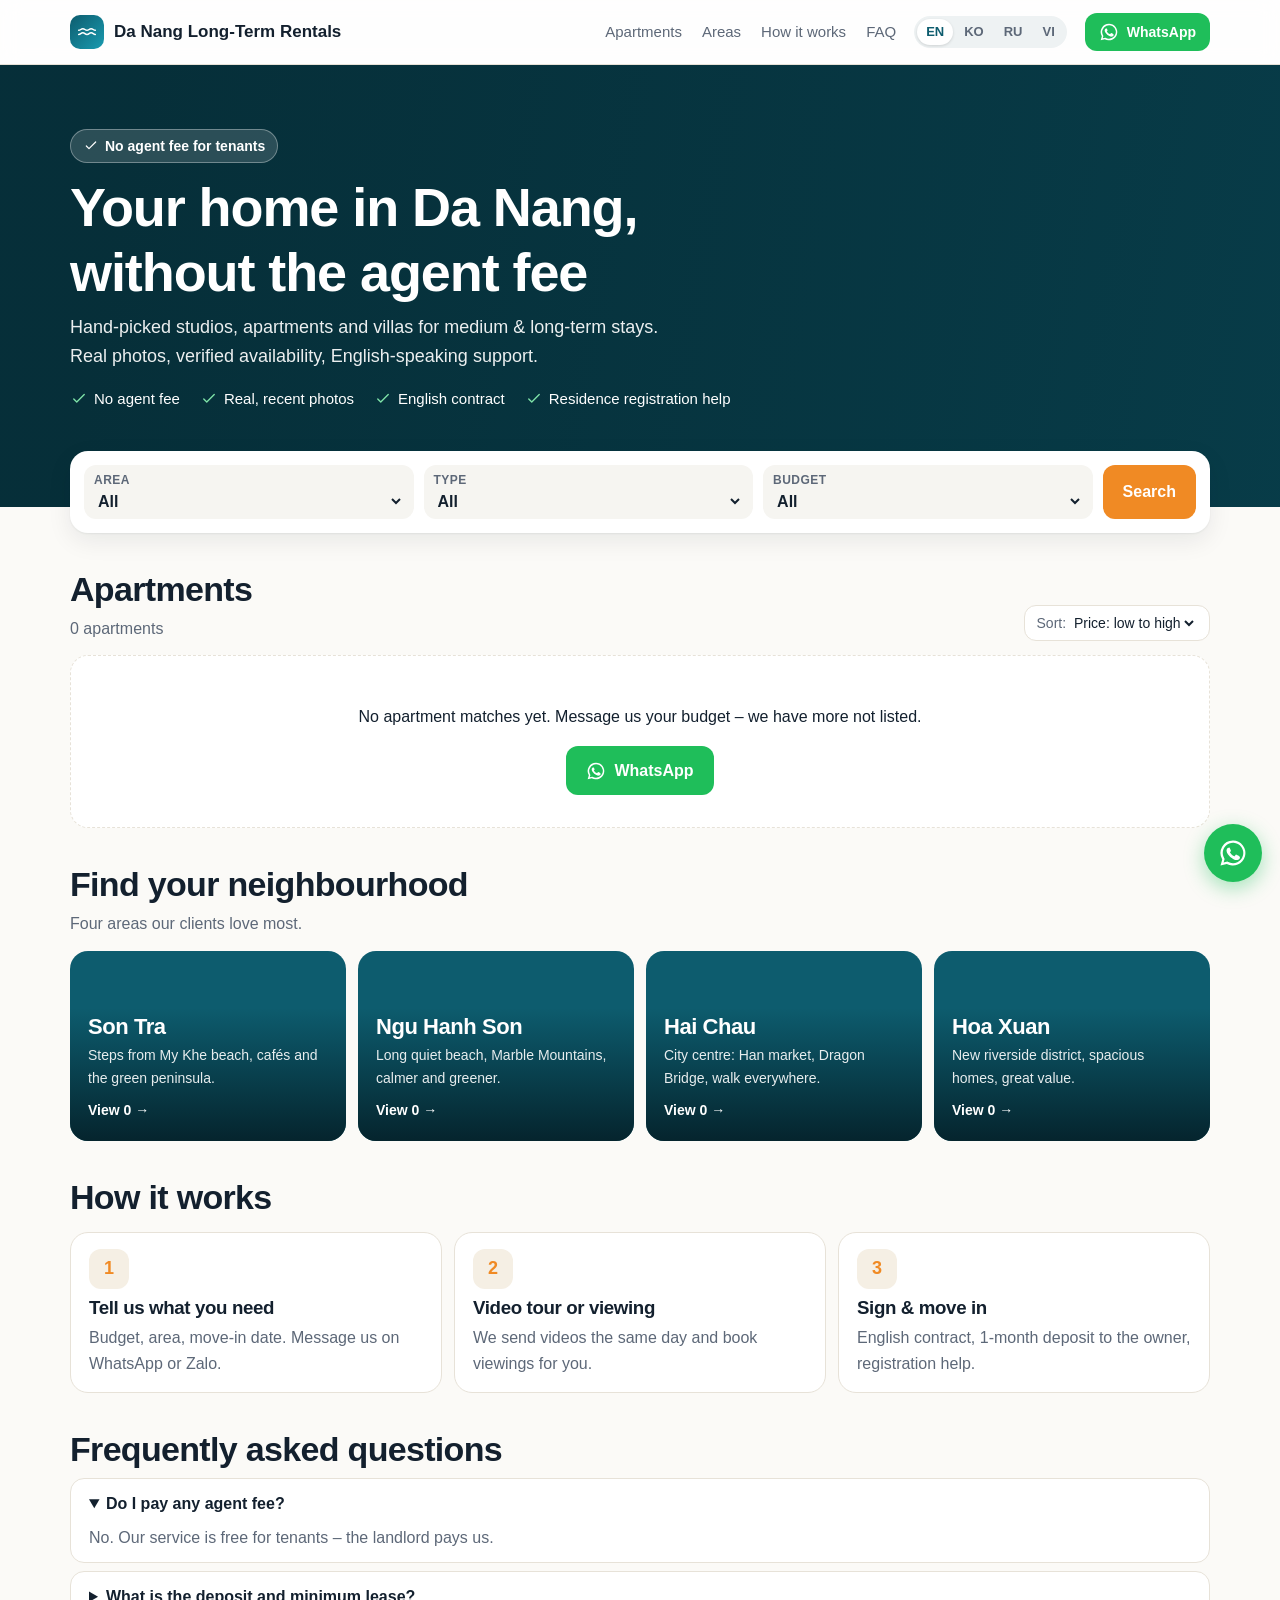
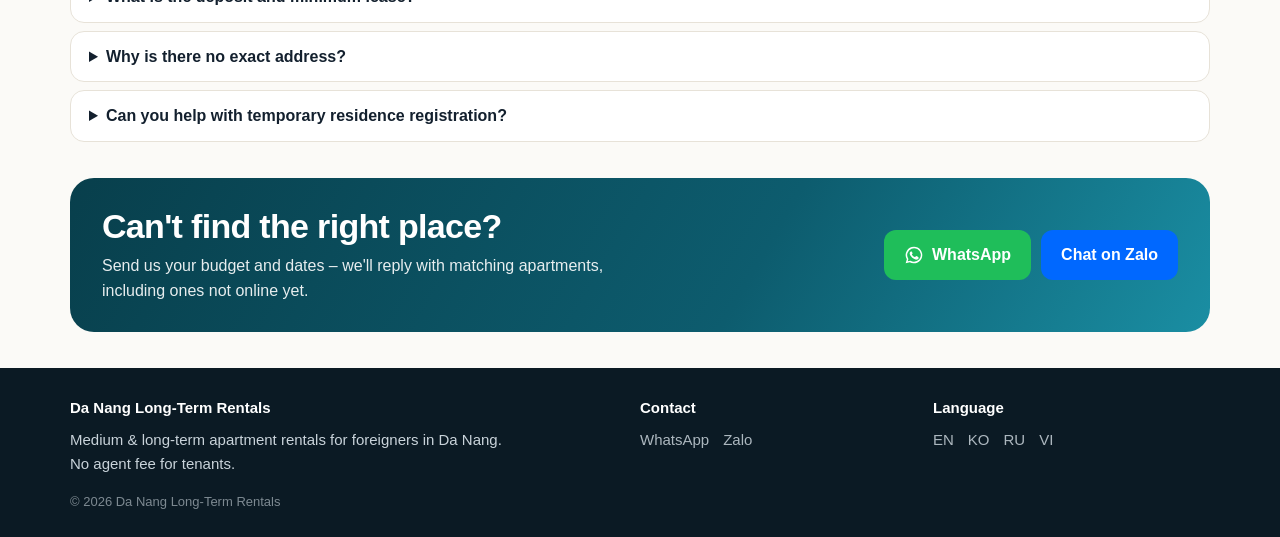
==== en/index.html @ 3aefe172 "Initial site build (0 listings) Co-Authored-By: Claude Opus 5.5 <noreply@anthropic.com>" ====
<!doctype html><html lang="en"><head><meta charset="utf-8"><meta name="viewport" content="width=device-width,initial-scale=1">
<title>Your home in Da Nang, without the agent fee – Da Nang Long-Term Rentals</title><meta name="description" content="Hand-picked studios, apartments and villas for medium &amp; long-term stays. Real photos, verified availability, English-speaking support."><meta property="og:title" content="Your home in Da Nang, without the agent fee – Da Nang Long-Term Rentals"><meta property="og:type" content="website">
<meta property="og:description" content="Hand-picked studios, apartments and villas for medium &amp; long-term stays. Real photos, verified availability, English-speaking support."><link rel="alternate" hreflang="en" href="https://thuatdnn.github.io/danang-rentals/en/"><link rel="alternate" hreflang="ko" href="https://thuatdnn.github.io/danang-rentals/ko/"><link rel="alternate" hreflang="ru" href="https://thuatdnn.github.io/danang-rentals/ru/"><link rel="alternate" hreflang="vi" href="https://thuatdnn.github.io/danang-rentals/vi/"><meta name="theme-color" content="#0d5c6e"><link rel="stylesheet" href="../style.css"><script type="application/ld+json">{"@context": "https://schema.org", "@type": "RealEstateAgent", "name": "Da Nang Long-Term Rentals", "areaServed": "Da Nang, Vietnam", "url": "https://thuatdnn.github.io/danang-rentals/en/"}</script></head><body class="">
<header class="top"><div class="w"><a class="logo" href="./"><b><svg class="i" viewBox="0 0 24 24" width="20" height="20" fill="none" stroke="currentColor" stroke-width="1.8" stroke-linecap="round" stroke-linejoin="round" aria-hidden="true"><path d="M2 15c2.5 0 2.5-2 5-2s2.5 2 5 2 2.5-2 5-2 2.5 2 5 2M2 10c2.5 0 2.5-2 5-2s2.5 2 5 2 2.5-2 5-2 2.5 2 5 2"/></svg></b>Da Nang Long-Term Rentals</a><nav class="menu"><a href="./#list">Apartments</a><a href="./#areas">Areas</a><a href="./#how">How it works</a><a href="./#faq">FAQ</a></nav>
<div class="langs"><a href="../en/" class=on>EN</a><a href="../ko/">KO</a><a href="../ru/">RU</a><a href="../vi/">VI</a></div><a class="btn wa sm cw" href="#" data-wa="Hi, I&#x27;m looking for an apartment in Da Nang (website)." rel="nofollow"><svg viewBox="0 0 24 24" width="20" height="20" fill="currentColor" aria-hidden="true"><path d="M12 2a10 10 0 00-8.6 15.1L2 22l5-1.3A10 10 0 1012 2zm0 18.2a8.2 8.2 0 01-4.2-1.2l-.3-.2-3 .8.8-2.9-.2-.3A8.2 8.2 0 1112 20.2zm4.5-6.1c-.2-.1-1.5-.7-1.7-.8s-.4-.1-.6.1-.7.8-.8 1-.3.2-.5.1a6.7 6.7 0 01-3.3-2.9c-.3-.4.3-.4.7-1.3.1-.2 0-.3 0-.4l-.8-1.8c-.2-.5-.4-.4-.6-.4h-.5a1 1 0 00-.7.3 3 3 0 00-.9 2.2 5.2 5.2 0 001.1 2.7 11.8 11.8 0 004.5 4c1.7.7 2.3.8 3.2.6a2.7 2.7 0 001.8-1.2 2.2 2.2 0 00.1-1.3c0-.1-.2-.2-.4-.3z"/></svg>WhatsApp</a></div></header>
<section class="hero"><div class="w"><span class="pill"><svg class="i" viewBox="0 0 24 24" width="16" height="16" fill="none" stroke="currentColor" stroke-width="1.8" stroke-linecap="round" stroke-linejoin="round" aria-hidden="true"><path d="M5 12l4 4 10-10"/></svg>No agent fee for tenants</span><h1>Your home in Da Nang, without the agent fee</h1><p>Hand-picked studios, apartments and villas for medium &amp; long-term stays. Real photos, verified availability, English-speaking support.</p>
<div class="trust"><span><svg class="i" viewBox="0 0 24 24" width="18" height="18" fill="none" stroke="currentColor" stroke-width="1.8" stroke-linecap="round" stroke-linejoin="round" aria-hidden="true"><path d="M5 12l4 4 10-10"/></svg>No agent fee</span><span><svg class="i" viewBox="0 0 24 24" width="18" height="18" fill="none" stroke="currentColor" stroke-width="1.8" stroke-linecap="round" stroke-linejoin="round" aria-hidden="true"><path d="M5 12l4 4 10-10"/></svg>Real, recent photos</span><span><svg class="i" viewBox="0 0 24 24" width="18" height="18" fill="none" stroke="currentColor" stroke-width="1.8" stroke-linecap="round" stroke-linejoin="round" aria-hidden="true"><path d="M5 12l4 4 10-10"/></svg>English contract</span><span><svg class="i" viewBox="0 0 24 24" width="18" height="18" fill="none" stroke="currentColor" stroke-width="1.8" stroke-linecap="round" stroke-linejoin="round" aria-hidden="true"><path d="M5 12l4 4 10-10"/></svg>Residence registration help</span></div></div></section>
<div class="w"><form name="f" class="search"><label>Area<select name="a"><option value="">All</option><option value="Sơn Trà">Son Tra</option><option value="Ngũ Hành Sơn">Ngu Hanh Son</option><option value="Hải Châu">Hai Chau</option><option value="Hoà Xuân">Hoa Xuan</option></select></label>
<label>Type<select name="t"><option value="">All</option><option value="studio">Studio</option><option value="1br">1 Bedroom</option><option value="2br">2 Bedrooms</option><option value="villa">Villa</option></select></label>
<label>Budget<select name="p"><option value="">All</option><option value="8">up to 8M VND</option><option value="10">up to 10M VND</option><option value="12">up to 12M VND</option><option value="15">up to 15M VND</option><option value="20">up to 20M VND</option><option value="30">up to 30M VND</option><option value="50">up to 50M VND</option></select></label><button class="btn pri">Search</button></form>
<section id="list"><div class="bar"><div><h2>Apartments</h2><p class="lead" id="k" data-f="{n} apartments"></p></div>
<label>Sort: <select id="o"><option value="a">Price: low to high</option><option value="d">Price: high to low</option></select></label></div>
<div class="g" id="g"></div>
<div id="none" hidden><p>No apartment matches yet. Message us your budget – we have more not listed.</p><a class="btn wa" href="#" data-wa="Hi, I&#x27;m looking for an apartment in Da Nang (website)." rel="nofollow"><svg viewBox="0 0 24 24" width="20" height="20" fill="currentColor" aria-hidden="true"><path d="M12 2a10 10 0 00-8.6 15.1L2 22l5-1.3A10 10 0 1012 2zm0 18.2a8.2 8.2 0 01-4.2-1.2l-.3-.2-3 .8.8-2.9-.2-.3A8.2 8.2 0 1112 20.2zm4.5-6.1c-.2-.1-1.5-.7-1.7-.8s-.4-.1-.6.1-.7.8-.8 1-.3.2-.5.1a6.7 6.7 0 01-3.3-2.9c-.3-.4.3-.4.7-1.3.1-.2 0-.3 0-.4l-.8-1.8c-.2-.5-.4-.4-.6-.4h-.5a1 1 0 00-.7.3 3 3 0 00-.9 2.2 5.2 5.2 0 001.1 2.7 11.8 11.8 0 004.5 4c1.7.7 2.3.8 3.2.6a2.7 2.7 0 001.8-1.2 2.2 2.2 0 00.1-1.3c0-.1-.2-.2-.4-.3z"/></svg>WhatsApp</a></div></section>
<section id="areas"><h2>Find your neighbourhood</h2><p class="lead">Four areas our clients love most.</p><div class="areas"><a class="ar" href="?a=S%C6%A1n%20Tr%C3%A0#list"><div><h3>Son Tra</h3><p>Steps from My Khe beach, cafés and the green peninsula.</p><span>View 0 →</span></div></a><a class="ar" href="?a=Ng%C5%A9%20H%C3%A0nh%20S%C6%A1n#list"><div><h3>Ngu Hanh Son</h3><p>Long quiet beach, Marble Mountains, calmer and greener.</p><span>View 0 →</span></div></a><a class="ar" href="?a=H%E1%BA%A3i%20Ch%C3%A2u#list"><div><h3>Hai Chau</h3><p>City centre: Han market, Dragon Bridge, walk everywhere.</p><span>View 0 →</span></div></a><a class="ar" href="?a=Ho%C3%A0%20Xu%C3%A2n#list"><div><h3>Hoa Xuan</h3><p>New riverside district, spacious homes, great value.</p><span>View 0 →</span></div></a></div></section>
<section id="how"><h2>How it works</h2><div class="how"><div><b>1</b><h3>Tell us what you need</h3><p>Budget, area, move-in date. Message us on WhatsApp or Zalo.</p></div><div><b>2</b><h3>Video tour or viewing</h3><p>We send videos the same day and book viewings for you.</p></div><div><b>3</b><h3>Sign &amp; move in</h3><p>English contract, 1-month deposit to the owner, registration help.</p></div></div></section>
<section id="faq"><h2>Frequently asked questions</h2><details open><summary>Do I pay any agent fee?</summary><p>No. Our service is free for tenants – the landlord pays us.</p></details><details><summary>What is the deposit and minimum lease?</summary><p>Usually 1 month deposit, paid directly to the owner. Minimum lease is 3 months unless stated.</p></details><details><summary>Why is there no exact address?</summary><p>We share the exact address when your viewing is booked, to protect owners&#x27; privacy.</p></details><details><summary>Can you help with temporary residence registration?</summary><p>Yes. We guide you and the landlord through registration and give you an English contract.</p></details></section>
<div class="cta"><div><h2>Can&#x27;t find the right place?</h2><p>Send us your budget and dates – we&#x27;ll reply with matching apartments, including ones not online yet.</p></div><div class="acts"><a class="btn wa" href="#" data-wa="Hi, I&#x27;m looking for an apartment in Da Nang (website)." rel="nofollow"><svg viewBox="0 0 24 24" width="20" height="20" fill="currentColor" aria-hidden="true"><path d="M12 2a10 10 0 00-8.6 15.1L2 22l5-1.3A10 10 0 1012 2zm0 18.2a8.2 8.2 0 01-4.2-1.2l-.3-.2-3 .8.8-2.9-.2-.3A8.2 8.2 0 1112 20.2zm4.5-6.1c-.2-.1-1.5-.7-1.7-.8s-.4-.1-.6.1-.7.8-.8 1-.3.2-.5.1a6.7 6.7 0 01-3.3-2.9c-.3-.4.3-.4.7-1.3.1-.2 0-.3 0-.4l-.8-1.8c-.2-.5-.4-.4-.6-.4h-.5a1 1 0 00-.7.3 3 3 0 00-.9 2.2 5.2 5.2 0 001.1 2.7 11.8 11.8 0 004.5 4c1.7.7 2.3.8 3.2.6a2.7 2.7 0 001.8-1.2 2.2 2.2 0 00.1-1.3c0-.1-.2-.2-.4-.3z"/></svg>WhatsApp</a>
<a class="btn za" href="#" data-za="" rel="nofollow">Chat on Zalo</a></div></div></div>
<footer><div class="w"><div><b>Da Nang Long-Term Rentals</b>Medium &amp; long-term apartment rentals for foreigners in Da Nang.<br>No agent fee for tenants.</div>
<div><b>Contact</b><a href="#" data-wa="Hi, I&#x27;m looking for an apartment in Da Nang (website)." rel="nofollow">WhatsApp</a><a href="#" data-za="" rel="nofollow">Zalo</a></div>
<div><b>Language</b><a href="../en/">EN</a><a href="../ko/">KO</a><a href="../ru/">RU</a><a href="../vi/">VI</a></div>
<div style="grid-column:1/-1;opacity:.6;font-size:13px">© 2026 Da Nang Long-Term Rentals</div></div></footer>
<a class="fab" href="#" data-wa="Hi, I&#x27;m looking for an apartment in Da Nang (website)." rel="nofollow" aria-label="WhatsApp"><svg viewBox="0 0 24 24" width="20" height="20" fill="currentColor" aria-hidden="true"><path d="M12 2a10 10 0 00-8.6 15.1L2 22l5-1.3A10 10 0 1012 2zm0 18.2a8.2 8.2 0 01-4.2-1.2l-.3-.2-3 .8.8-2.9-.2-.3A8.2 8.2 0 1112 20.2zm4.5-6.1c-.2-.1-1.5-.7-1.7-.8s-.4-.1-.6.1-.7.8-.8 1-.3.2-.5.1a6.7 6.7 0 01-3.3-2.9c-.3-.4.3-.4.7-1.3.1-.2 0-.3 0-.4l-.8-1.8c-.2-.5-.4-.4-.6-.4h-.5a1 1 0 00-.7.3 3 3 0 00-.9 2.2 5.2 5.2 0 001.1 2.7 11.8 11.8 0 004.5 4c1.7.7 2.3.8 3.2.6a2.7 2.7 0 001.8-1.2 2.2 2.2 0 00.1-1.3c0-.1-.2-.2-.4-.3z"/></svg></a><script>(()=>{const n=[...'99909569748'].reverse().join('');document.querySelectorAll('[data-wa]').forEach(a=>a.href='https://wa.me/'+n+'?text='+encodeURIComponent(a.dataset.wa));document.querySelectorAll('[data-za]').forEach(a=>{a.href=a.dataset.za||'https://zalo.me/0'+n.slice(2);a.target='_blank'})})();const f=document.forms.f,g=document.getElementById('g'),cs=[...g.children],n=document.getElementById('none'),k=document.getElementById('k'),o=document.getElementById('o');
const q=new URLSearchParams(location.search);['a','t','p'].forEach(x=>{if(q.get(x))f[x].value=q.get(x)});
function go(){let m=0;cs.forEach(c=>{const ok=(!f.a.value||c.dataset.a==f.a.value)&&(!f.t.value||c.dataset.t==f.t.value)&&(!f.p.value||+c.dataset.p<=+f.p.value);c.hidden=!ok;m+=ok});
n.hidden=m>0;k.textContent=k.dataset.f.replace('{n}',m);const s=o.value;cs.slice().sort((x,y)=>(x.dataset.r-y.dataset.r)||(s=='d'?y.dataset.p-x.dataset.p:x.dataset.p-y.dataset.p)).forEach(c=>g.appendChild(c))}
f.oninput=o.oninput=go;f.onsubmit=e=>{e.preventDefault();go();document.getElementById('list').scrollIntoView()};go();</script></body></html>
---- style.css ----
:root{--ink:#13202e;--mut:#5d6878;--br:#0d5c6e;--br2:#083f4c;--ac:#f08a24;--sand:#f5efe4;--bg:#fbfaf7;--ln:#e7e2d8;--wa:#1fbe5a;--za:#0068ff;--r:18px;--sh:0 1px 2px #0d1b2a0f,0 8px 24px #0d1b2a14}
*{box-sizing:border-box}html{scroll-behavior:smooth}body{margin:0;font:16px/1.6 ui-sans-serif,-apple-system,"Segoe UI",Roboto,"Noto Sans","Noto Sans KR","Apple SD Gothic Neo",sans-serif;color:var(--ink);background:var(--bg)}
a{color:inherit;text-decoration:none}img{max-width:100%;display:block}.w{max-width:1180px;margin:auto;padding:0 20px}.i{flex:none;vertical-align:-3px}
h1,h2,h3{line-height:1.2;margin:0;letter-spacing:-.02em}h2{font-size:clamp(24px,3vw,34px)}.lead{color:var(--mut);margin:6px 0 0}
.top{position:sticky;top:0;z-index:20;background:#fffc;backdrop-filter:blur(10px);border-bottom:1px solid var(--ln)}
.top .w{display:flex;align-items:center;gap:18px;height:64px}.logo{display:flex;align-items:center;gap:10px;font-weight:800;font-size:17px}
.logo b{width:34px;height:34px;border-radius:10px;background:linear-gradient(135deg,var(--br),#1a9bb0);color:#fff;display:grid;place-items:center}
.menu{display:flex;gap:20px;margin-left:auto;font-size:15px;color:var(--mut)}.menu a:hover{color:var(--br)}
.langs{display:flex;gap:2px;background:#eef2f3;border-radius:99px;padding:3px}.langs a{padding:3px 9px;border-radius:99px;font-size:13px;font-weight:700;color:var(--mut)}.langs a.on{background:#fff;color:var(--br);box-shadow:0 1px 3px #0002}
.btn{display:inline-flex;align-items:center;justify-content:center;gap:8px;padding:12px 20px;border-radius:12px;font-weight:700;border:0;cursor:pointer;font:inherit;font-weight:700;transition:transform .15s,box-shadow .15s}
.btn:hover{transform:translateY(-1px);box-shadow:var(--sh)}.wa{background:var(--wa);color:#fff}.za{background:var(--za);color:#fff}.pri{background:var(--ac);color:#fff}.gh{background:#fff;color:var(--ink);border:1px solid var(--ln)}.sm{padding:8px 14px;font-size:14px}
.hero{position:relative;color:#fff;background:var(--br2) center/cover;padding:64px 0 96px}.hero:before{content:"";position:absolute;inset:0;background:linear-gradient(100deg,#062e38f2 10%,#062e3899 55%,#062e3833)}
.hero .w{position:relative}.pill{display:inline-flex;align-items:center;gap:6px;background:#ffffff26;border:1px solid #fff5;padding:5px 12px;border-radius:99px;font-size:14px;font-weight:700}
.hero h1{font-size:clamp(32px,5vw,54px);max-width:760px;margin:12px 0 8px}.hero p{max-width:620px;font-size:18px;opacity:.92;margin:0}
.trust{display:flex;flex-wrap:wrap;gap:8px 20px;margin-top:16px;font-size:15px}.trust span{display:flex;gap:6px;align-items:center}.trust .i{color:#7ee2a8}
.search{position:relative;margin:-56px auto 0;z-index:5;background:#fff;border-radius:var(--r);box-shadow:var(--sh);padding:14px;display:grid;grid-template-columns:repeat(3,1fr) auto;gap:10px}
.search label{display:flex;flex-direction:column;font-size:12px;font-weight:700;color:var(--mut);text-transform:uppercase;letter-spacing:.04em;padding:6px 10px;border-radius:12px;background:#f6f5f1}
.search select,.bar select{border:0;background:transparent;font:inherit;font-size:16px;color:var(--ink);padding:2px 0;outline:0;text-transform:none;letter-spacing:0}
.stats{display:grid;grid-template-columns:repeat(3,1fr);gap:12px;margin:18px 0 0}.stats div{background:var(--sand);border-radius:var(--r);padding:12px 18px}.stats b{display:block;font-size:28px;color:var(--br)}.stats span{color:var(--mut);font-size:14px}
section{padding:36px 0 0}.bar{display:flex;align-items:end;justify-content:space-between;gap:12px;flex-wrap:wrap;margin-bottom:14px}
.bar label{font-size:14px;color:var(--mut);background:#fff;border:1px solid var(--ln);border-radius:12px;padding:6px 12px}.bar select{font-size:14px}
.g{display:grid;grid-template-columns:repeat(auto-fill,minmax(270px,1fr));gap:16px}
.c{background:#fff;border-radius:var(--r);overflow:hidden;border:1px solid var(--ln);display:flex;flex-direction:column;transition:transform .2s,box-shadow .2s}.c:hover{transform:translateY(-3px);box-shadow:var(--sh)}
.c .im{position:relative;aspect-ratio:4/3;overflow:hidden;background:linear-gradient(135deg,#cfe3e7,#f2e6d2)}.c .im img{width:100%;height:100%;object-fit:cover;transition:transform .5s}.c:hover .im img{transform:scale(1.05)}
.tag{position:absolute;top:12px;left:12px;background:#fff;color:var(--ink);font-size:12px;font-weight:800;padding:4px 10px;border-radius:99px;box-shadow:0 1px 3px #0003}
.tag.rd{background:#c0392b;color:#fff}.cnt{position:absolute;bottom:10px;right:10px;background:#000a;color:#fff;font-size:12px;padding:3px 8px;border-radius:8px;display:flex;gap:4px;align-items:center}
.c .bd{padding:14px 16px 16px;display:flex;flex-direction:column;gap:6px;flex:1}.c h3{font-size:17px}.loc{color:var(--mut);font-size:14px;display:flex;gap:4px;align-items:center}
.specs{display:flex;flex-wrap:wrap;gap:6px 14px;color:var(--mut);font-size:14px}.specs span{display:flex;gap:5px;align-items:center}
.pr{display:flex;align-items:baseline;justify-content:space-between;gap:8px;margin-top:auto;padding-top:10px;border-top:1px dashed var(--ln)}.pr b{font-size:20px;color:var(--br)}.pr small{color:var(--mut)}
.c.r{opacity:.6}.c.r .pr b{text-decoration:line-through}
#none{text-align:center;background:#fff;border:1px dashed var(--ln);border-radius:var(--r);padding:32px}
.areas{display:grid;grid-template-columns:repeat(4,1fr);gap:12px;margin-top:14px}.ar{position:relative;border-radius:var(--r);overflow:hidden;min-height:190px;color:#fff;display:flex;align-items:end;background:var(--br) center/cover}
.ar:before{content:"";position:absolute;inset:0;background:linear-gradient(0deg,#041e26e6,#041e2600 70%)}.ar div{position:relative;padding:18px}.ar h3{font-size:22px}.ar p{margin:4px 0 8px;font-size:14px;opacity:.9}.ar span{font-weight:700;font-size:14px}
.how{display:grid;grid-template-columns:repeat(3,1fr);gap:12px;margin-top:14px}.how div{background:#fff;border:1px solid var(--ln);border-radius:var(--r);padding:16px 18px}.how b{display:grid;place-items:center;width:40px;height:40px;border-radius:12px;background:var(--sand);color:var(--ac);font-size:18px;margin-bottom:8px}.how p{color:var(--mut);margin:6px 0 0}
details{background:#fff;border:1px solid var(--ln);border-radius:14px;padding:12px 18px;margin-top:8px}summary{font-weight:700;cursor:pointer}details p{color:var(--mut);margin:8px 0 0}
.cta{margin-top:36px;background:linear-gradient(120deg,var(--br2),var(--br) 60%,#1a8ea3);color:#fff;border-radius:24px;padding:28px 32px;display:flex;justify-content:space-between;align-items:center;gap:20px;flex-wrap:wrap}.cta p{opacity:.9;max-width:560px;margin:6px 0 0}.cta .acts{display:flex;gap:10px;flex-wrap:wrap}
footer{margin-top:36px;background:#0b1a24;color:#c9d3da;padding:28px 0 24px;font-size:15px}footer .w{display:grid;grid-template-columns:2fr 1fr 1fr;gap:16px}footer b{color:#fff;display:block;margin-bottom:8px}footer a{display:inline-block;margin-right:14px;opacity:.85}
.fab{position:fixed;right:18px;bottom:18px;z-index:30;width:58px;height:58px;border-radius:50%;background:var(--wa);color:#fff;display:grid;place-items:center;box-shadow:0 6px 20px #1fbe5a66}.fab svg{width:30px;height:30px}
.crumb{font-size:14px;color:var(--mut);padding:12px 0 8px}.crumb a:hover{color:var(--br)}
.gal{display:grid;grid-template-columns:2fr 1fr 1fr;grid-template-rows:190px 190px;gap:8px;border-radius:var(--r);overflow:hidden;position:relative}
.gal img{width:100%;height:100%;object-fit:cover;cursor:zoom-in}.gal img:first-child{grid-row:span 2}.gal .ph{background:linear-gradient(135deg,#cfe3e7,#f2e6d2);grid-column:1/-1;grid-row:span 2}
.gal.n1{grid-template-columns:1fr;grid-template-rows:400px}.gal.n2{grid-template-columns:1fr 1fr;grid-template-rows:380px}.gal.n1 img:first-child,.gal.n2 img:first-child{grid-row:auto}.gal.n3{grid-template-columns:2fr 1fr}.gal.n4 img:last-of-type{grid-column:span 2}.gal .btn{position:absolute;right:14px;bottom:14px}.dt{display:grid;grid-template-columns:1fr 340px;gap:24px;margin-top:4px;align-items:start}
.w>div>h1{font-size:clamp(26px,3.4vw,36px)}.facts{display:flex;flex-wrap:wrap;gap:8px;margin:14px 0 0}.facts>div{flex:1 1 150px}
.facts div{background:#fff;border:1px solid var(--ln);border-radius:14px;padding:10px 12px;display:flex;gap:10px;align-items:center}.facts .i{color:var(--br)}.facts small{display:block;color:var(--mut);font-size:12px}
.box{background:#fff;border:1px solid var(--ln);border-radius:var(--r);padding:16px 18px;margin-top:12px}.box h2{font-size:19px;margin-bottom:8px}
.ck{list-style:none;padding:0;margin:0;display:grid;gap:4px 16px;grid-template-columns:repeat(auto-fill,minmax(220px,1fr))}.ck li{display:flex;gap:8px}.ck .i{color:#1a9d58;margin-top:3px}
.kv{display:grid;grid-template-columns:auto 1fr;gap:8px 18px;margin:0}.kv dt{color:var(--mut)}.kv dd{margin:0;font-weight:600}
.side{position:sticky;top:76px;background:#fff;border:1px solid var(--ln);border-radius:var(--r);padding:18px;box-shadow:var(--sh);display:grid;gap:10px}
.side .big{font-size:30px;font-weight:800;color:var(--br);line-height:1.1}.side small{color:var(--mut)}.ok{color:#17643a;background:#e6f6ec;border-radius:10px;padding:8px 12px;font-weight:700;font-size:14px;display:flex;gap:6px;align-items:center}
.side .btn{width:100%}.rb{background:#fdecea;color:#a3271b;border-radius:10px;padding:10px;font-weight:800;text-align:center}
.map{position:relative;border-radius:14px;overflow:hidden;height:300px;background:var(--sand);margin:0 0 8px}.map iframe{position:absolute;inset:0;width:100%;height:100%;border:0}
.map:after{content:"";position:absolute;left:50%;top:50%;width:110px;aspect-ratio:1;transform:translate(-50%,-50%);border-radius:50%;background:#0d5c6e22;border:2px solid #0d5c6e88;pointer-events:none}
.map.wide:after{width:200px}.mapn{color:var(--mut);font-size:14px;margin:0 0 8px}
.mbar{display:none}#lb{position:fixed;inset:0;background:#000e;z-index:50;display:none;align-items:center;justify-content:center}#lb.on{display:flex}#lb img{max-width:92vw;max-height:84vh;border-radius:8px}
#lb button{position:absolute;background:#fff2;color:#fff;border:0;width:48px;height:48px;border-radius:50%;font-size:24px;cursor:pointer}#lb .x{top:16px;right:16px}#lb .pv{left:16px}#lb .nx{right:16px}#lb span{position:absolute;bottom:18px;color:#fff;font-size:14px}
@media(max-width:900px){.menu{display:none}.langs{margin-left:auto}.search{grid-template-columns:1fr 1fr}.search .btn{grid-column:span 2}.areas{grid-template-columns:1fr 1fr}.how{grid-template-columns:1fr}
.dt{grid-template-columns:1fr}.side{position:static;order:-1}footer .w{grid-template-columns:1fr}}
@media(max-width:640px){.top .cw{display:none}.hero{padding:40px 0 84px}footer{padding-bottom:84px}section{padding-top:28px}.stats{grid-template-columns:1fr 1fr 1fr}.stats div{padding:12px}.stats b{font-size:20px}.areas{grid-template-columns:1fr}.ar{min-height:180px}
.gal{display:flex;overflow-x:auto;scroll-snap-type:x mandatory;grid-template-rows:none;border-radius:0;margin:0 -20px}.gal img{flex:0 0 88%;height:260px;scroll-snap-align:center}.gal .ph{flex:0 0 100%;height:240px}
.mbar{display:flex;position:fixed;left:0;right:0;bottom:0;z-index:30;background:#fff;border-top:1px solid var(--ln);padding:10px 16px;gap:10px;align-items:center}.mbar div{flex:1;line-height:1.2}.mbar b{color:var(--br);font-size:18px}.dpage .fab{display:none}.cta{padding:22px}.map{height:220px}.gal.n1 img,.gal.n2 img{flex:0 0 100%}}
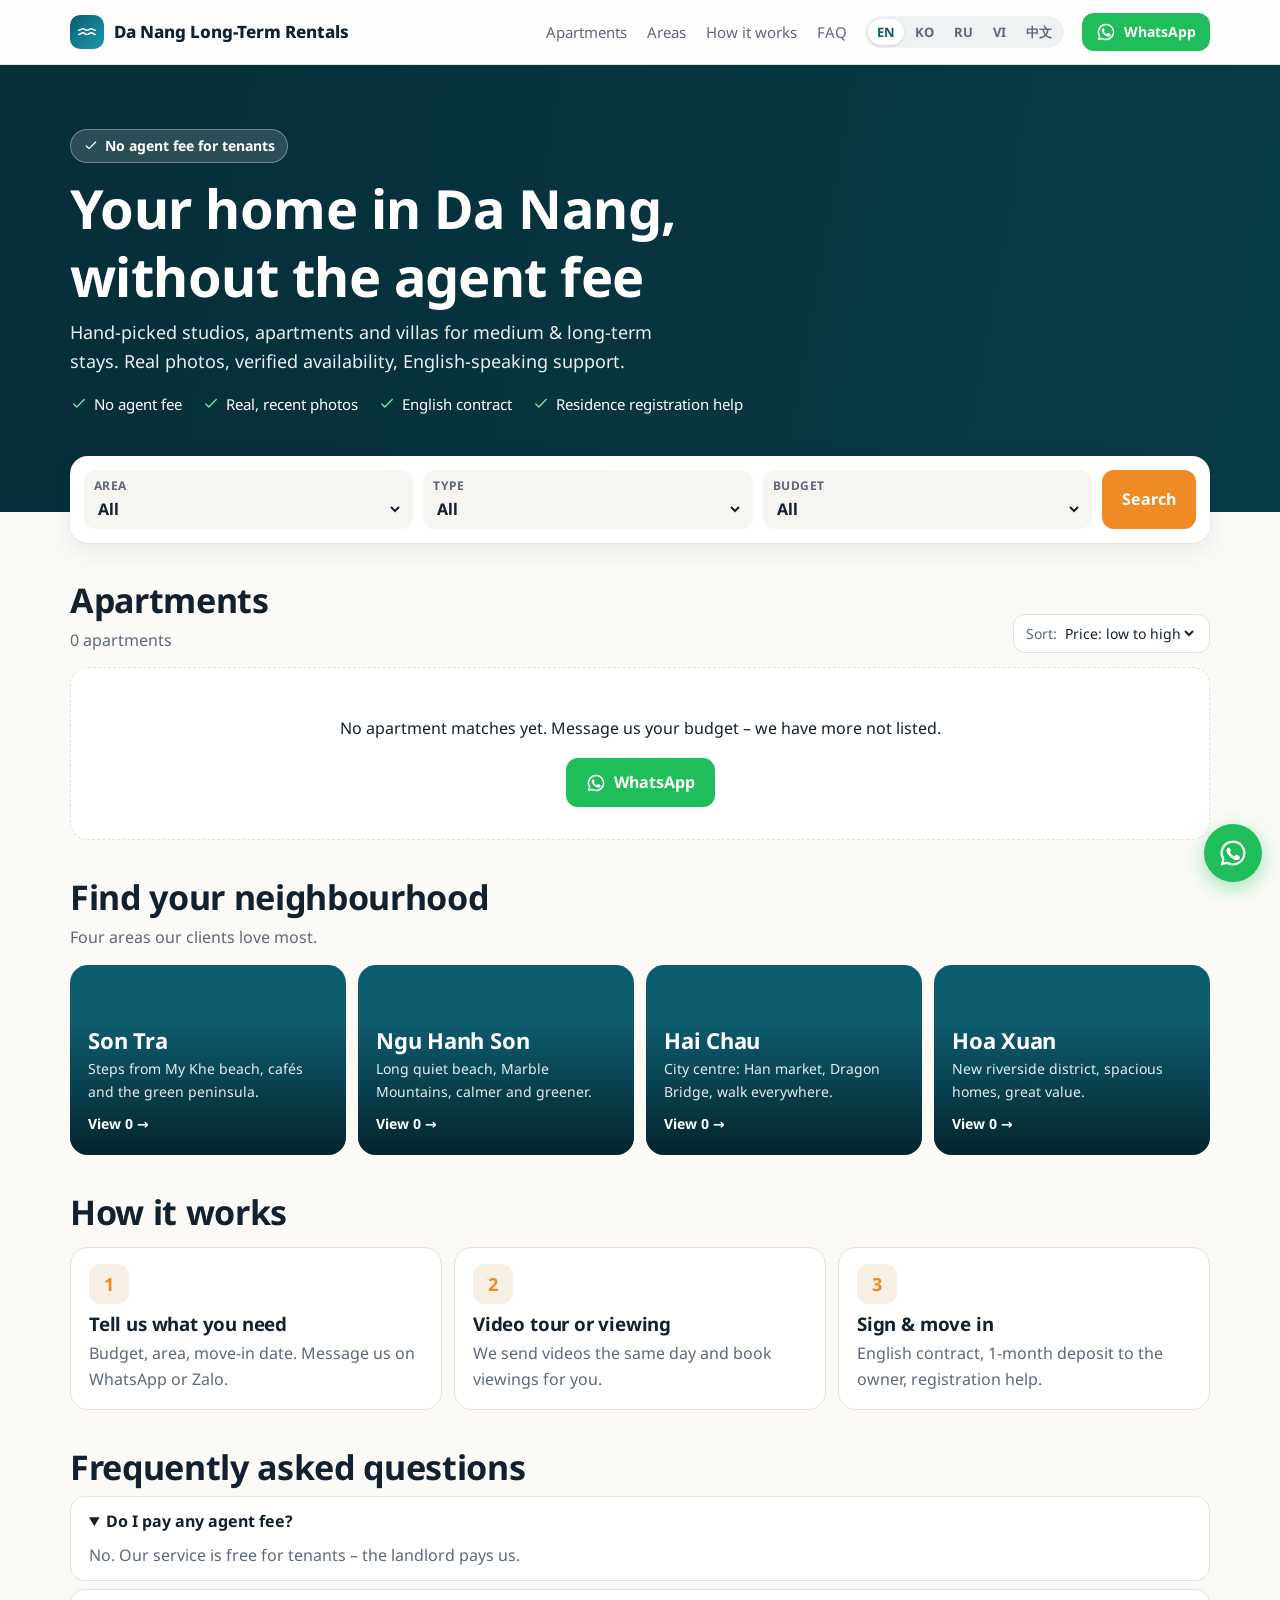
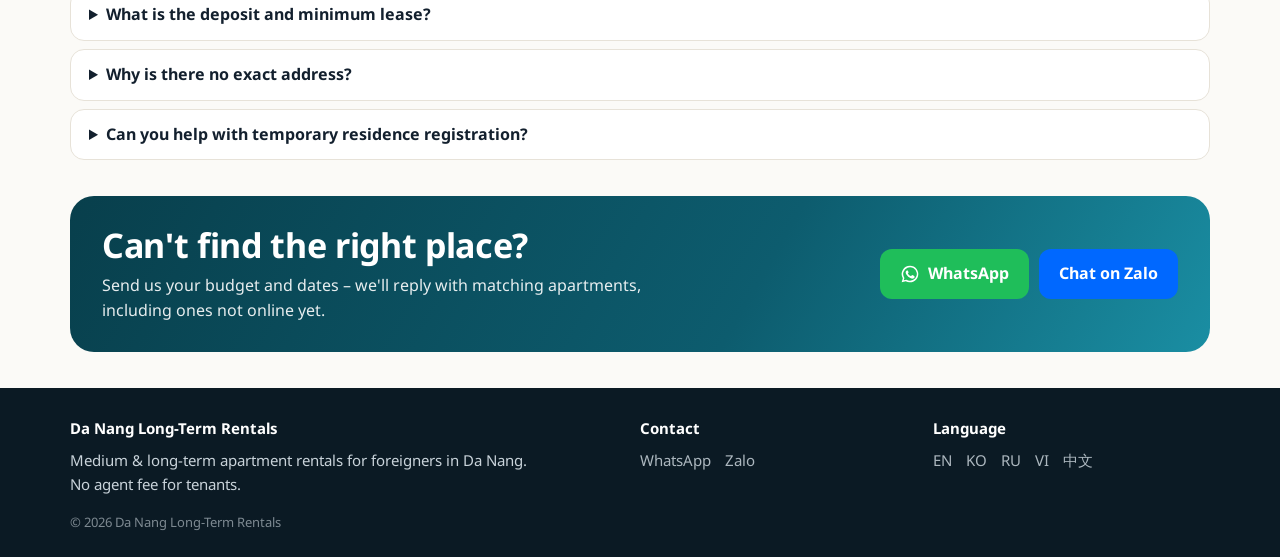
==== commit 9b7ca7cc: "Embed Noto Sans webfonts (fix Vietnamese rendering), add Chinese (zh) pages Co-Authored-By: Claude O" ====
--- a/en/index.html
+++ b/en/index.html
@@ -1,8 +1,8 @@
 <!doctype html><html lang="en"><head><meta charset="utf-8"><meta name="viewport" content="width=device-width,initial-scale=1">
 <title>Your home in Da Nang, without the agent fee – Da Nang Long-Term Rentals</title><meta name="description" content="Hand-picked studios, apartments and villas for medium &amp; long-term stays. Real photos, verified availability, English-speaking support."><meta property="og:title" content="Your home in Da Nang, without the agent fee – Da Nang Long-Term Rentals"><meta property="og:type" content="website">
-<meta property="og:description" content="Hand-picked studios, apartments and villas for medium &amp; long-term stays. Real photos, verified availability, English-speaking support."><link rel="alternate" hreflang="en" href="https://thuatdnn.github.io/danang-rentals/en/"><link rel="alternate" hreflang="ko" href="https://thuatdnn.github.io/danang-rentals/ko/"><link rel="alternate" hreflang="ru" href="https://thuatdnn.github.io/danang-rentals/ru/"><link rel="alternate" hreflang="vi" href="https://thuatdnn.github.io/danang-rentals/vi/"><meta name="theme-color" content="#0d5c6e"><link rel="stylesheet" href="../style.css"><script type="application/ld+json">{"@context": "https://schema.org", "@type": "RealEstateAgent", "name": "Da Nang Long-Term Rentals", "areaServed": "Da Nang, Vietnam", "url": "https://thuatdnn.github.io/danang-rentals/en/"}</script></head><body class="">
+<meta property="og:description" content="Hand-picked studios, apartments and villas for medium &amp; long-term stays. Real photos, verified availability, English-speaking support."><link rel="alternate" hreflang="en" href="https://thuatdnn.github.io/danang-rentals/en/"><link rel="alternate" hreflang="ko" href="https://thuatdnn.github.io/danang-rentals/ko/"><link rel="alternate" hreflang="ru" href="https://thuatdnn.github.io/danang-rentals/ru/"><link rel="alternate" hreflang="vi" href="https://thuatdnn.github.io/danang-rentals/vi/"><link rel="alternate" hreflang="zh-CN" href="https://thuatdnn.github.io/danang-rentals/zh/"><meta name="theme-color" content="#0d5c6e"><link rel="preconnect" href="https://fonts.googleapis.com"><link rel="preconnect" href="https://fonts.gstatic.com" crossorigin><link rel="stylesheet" href="https://fonts.googleapis.com/css2?family=Noto+Sans:wght@400;600;700;800&display=swap"><link rel="stylesheet" href="../style.css"><script type="application/ld+json">{"@context": "https://schema.org", "@type": "RealEstateAgent", "name": "Da Nang Long-Term Rentals", "areaServed": "Da Nang, Vietnam", "url": "https://thuatdnn.github.io/danang-rentals/en/"}</script></head><body class="">
 <header class="top"><div class="w"><a class="logo" href="./"><b><svg class="i" viewBox="0 0 24 24" width="20" height="20" fill="none" stroke="currentColor" stroke-width="1.8" stroke-linecap="round" stroke-linejoin="round" aria-hidden="true"><path d="M2 15c2.5 0 2.5-2 5-2s2.5 2 5 2 2.5-2 5-2 2.5 2 5 2M2 10c2.5 0 2.5-2 5-2s2.5 2 5 2 2.5-2 5-2 2.5 2 5 2"/></svg></b>Da Nang Long-Term Rentals</a><nav class="menu"><a href="./#list">Apartments</a><a href="./#areas">Areas</a><a href="./#how">How it works</a><a href="./#faq">FAQ</a></nav>
-<div class="langs"><a href="../en/" class=on>EN</a><a href="../ko/">KO</a><a href="../ru/">RU</a><a href="../vi/">VI</a></div><a class="btn wa sm cw" href="#" data-wa="Hi, I&#x27;m looking for an apartment in Da Nang (website)." rel="nofollow"><svg viewBox="0 0 24 24" width="20" height="20" fill="currentColor" aria-hidden="true"><path d="M12 2a10 10 0 00-8.6 15.1L2 22l5-1.3A10 10 0 1012 2zm0 18.2a8.2 8.2 0 01-4.2-1.2l-.3-.2-3 .8.8-2.9-.2-.3A8.2 8.2 0 1112 20.2zm4.5-6.1c-.2-.1-1.5-.7-1.7-.8s-.4-.1-.6.1-.7.8-.8 1-.3.2-.5.1a6.7 6.7 0 01-3.3-2.9c-.3-.4.3-.4.7-1.3.1-.2 0-.3 0-.4l-.8-1.8c-.2-.5-.4-.4-.6-.4h-.5a1 1 0 00-.7.3 3 3 0 00-.9 2.2 5.2 5.2 0 001.1 2.7 11.8 11.8 0 004.5 4c1.7.7 2.3.8 3.2.6a2.7 2.7 0 001.8-1.2 2.2 2.2 0 00.1-1.3c0-.1-.2-.2-.4-.3z"/></svg>WhatsApp</a></div></header>
+<div class="langs"><a href="../en/" class=on>EN</a><a href="../ko/">KO</a><a href="../ru/">RU</a><a href="../vi/">VI</a><a href="../zh/">中文</a></div><a class="btn wa sm cw" href="#" data-wa="Hi, I&#x27;m looking for an apartment in Da Nang (website)." rel="nofollow"><svg viewBox="0 0 24 24" width="20" height="20" fill="currentColor" aria-hidden="true"><path d="M12 2a10 10 0 00-8.6 15.1L2 22l5-1.3A10 10 0 1012 2zm0 18.2a8.2 8.2 0 01-4.2-1.2l-.3-.2-3 .8.8-2.9-.2-.3A8.2 8.2 0 1112 20.2zm4.5-6.1c-.2-.1-1.5-.7-1.7-.8s-.4-.1-.6.1-.7.8-.8 1-.3.2-.5.1a6.7 6.7 0 01-3.3-2.9c-.3-.4.3-.4.7-1.3.1-.2 0-.3 0-.4l-.8-1.8c-.2-.5-.4-.4-.6-.4h-.5a1 1 0 00-.7.3 3 3 0 00-.9 2.2 5.2 5.2 0 001.1 2.7 11.8 11.8 0 004.5 4c1.7.7 2.3.8 3.2.6a2.7 2.7 0 001.8-1.2 2.2 2.2 0 00.1-1.3c0-.1-.2-.2-.4-.3z"/></svg>WhatsApp</a></div></header>
 <section class="hero"><div class="w"><span class="pill"><svg class="i" viewBox="0 0 24 24" width="16" height="16" fill="none" stroke="currentColor" stroke-width="1.8" stroke-linecap="round" stroke-linejoin="round" aria-hidden="true"><path d="M5 12l4 4 10-10"/></svg>No agent fee for tenants</span><h1>Your home in Da Nang, without the agent fee</h1><p>Hand-picked studios, apartments and villas for medium &amp; long-term stays. Real photos, verified availability, English-speaking support.</p>
 <div class="trust"><span><svg class="i" viewBox="0 0 24 24" width="18" height="18" fill="none" stroke="currentColor" stroke-width="1.8" stroke-linecap="round" stroke-linejoin="round" aria-hidden="true"><path d="M5 12l4 4 10-10"/></svg>No agent fee</span><span><svg class="i" viewBox="0 0 24 24" width="18" height="18" fill="none" stroke="currentColor" stroke-width="1.8" stroke-linecap="round" stroke-linejoin="round" aria-hidden="true"><path d="M5 12l4 4 10-10"/></svg>Real, recent photos</span><span><svg class="i" viewBox="0 0 24 24" width="18" height="18" fill="none" stroke="currentColor" stroke-width="1.8" stroke-linecap="round" stroke-linejoin="round" aria-hidden="true"><path d="M5 12l4 4 10-10"/></svg>English contract</span><span><svg class="i" viewBox="0 0 24 24" width="18" height="18" fill="none" stroke="currentColor" stroke-width="1.8" stroke-linecap="round" stroke-linejoin="round" aria-hidden="true"><path d="M5 12l4 4 10-10"/></svg>Residence registration help</span></div></div></section>
 <div class="w"><form name="f" class="search"><label>Area<select name="a"><option value="">All</option><option value="Sơn Trà">Son Tra</option><option value="Ngũ Hành Sơn">Ngu Hanh Son</option><option value="Hải Châu">Hai Chau</option><option value="Hoà Xuân">Hoa Xuan</option></select></label>
@@ -19,7 +19,7 @@
 <a class="btn za" href="#" data-za="" rel="nofollow">Chat on Zalo</a></div></div></div>
 <footer><div class="w"><div><b>Da Nang Long-Term Rentals</b>Medium &amp; long-term apartment rentals for foreigners in Da Nang.<br>No agent fee for tenants.</div>
 <div><b>Contact</b><a href="#" data-wa="Hi, I&#x27;m looking for an apartment in Da Nang (website)." rel="nofollow">WhatsApp</a><a href="#" data-za="" rel="nofollow">Zalo</a></div>
-<div><b>Language</b><a href="../en/">EN</a><a href="../ko/">KO</a><a href="../ru/">RU</a><a href="../vi/">VI</a></div>
+<div><b>Language</b><a href="../en/">EN</a><a href="../ko/">KO</a><a href="../ru/">RU</a><a href="../vi/">VI</a><a href="../zh/">中文</a></div>
 <div style="grid-column:1/-1;opacity:.6;font-size:13px">© 2026 Da Nang Long-Term Rentals</div></div></footer>
 <a class="fab" href="#" data-wa="Hi, I&#x27;m looking for an apartment in Da Nang (website)." rel="nofollow" aria-label="WhatsApp"><svg viewBox="0 0 24 24" width="20" height="20" fill="currentColor" aria-hidden="true"><path d="M12 2a10 10 0 00-8.6 15.1L2 22l5-1.3A10 10 0 1012 2zm0 18.2a8.2 8.2 0 01-4.2-1.2l-.3-.2-3 .8.8-2.9-.2-.3A8.2 8.2 0 1112 20.2zm4.5-6.1c-.2-.1-1.5-.7-1.7-.8s-.4-.1-.6.1-.7.8-.8 1-.3.2-.5.1a6.7 6.7 0 01-3.3-2.9c-.3-.4.3-.4.7-1.3.1-.2 0-.3 0-.4l-.8-1.8c-.2-.5-.4-.4-.6-.4h-.5a1 1 0 00-.7.3 3 3 0 00-.9 2.2 5.2 5.2 0 001.1 2.7 11.8 11.8 0 004.5 4c1.7.7 2.3.8 3.2.6a2.7 2.7 0 001.8-1.2 2.2 2.2 0 00.1-1.3c0-.1-.2-.2-.4-.3z"/></svg></a><script>(()=>{const n=[...'99909569748'].reverse().join('');document.querySelectorAll('[data-wa]').forEach(a=>a.href='https://wa.me/'+n+'?text='+encodeURIComponent(a.dataset.wa));document.querySelectorAll('[data-za]').forEach(a=>{a.href=a.dataset.za||'https://zalo.me/0'+n.slice(2);a.target='_blank'})})();const f=document.forms.f,g=document.getElementById('g'),cs=[...g.children],n=document.getElementById('none'),k=document.getElementById('k'),o=document.getElementById('o');
 const q=new URLSearchParams(location.search);['a','t','p'].forEach(x=>{if(q.get(x))f[x].value=q.get(x)});
--- a/style.css
+++ b/style.css
@@ -1,12 +1,12 @@
 :root{--ink:#13202e;--mut:#5d6878;--br:#0d5c6e;--br2:#083f4c;--ac:#f08a24;--sand:#f5efe4;--bg:#fbfaf7;--ln:#e7e2d8;--wa:#1fbe5a;--za:#0068ff;--r:18px;--sh:0 1px 2px #0d1b2a0f,0 8px 24px #0d1b2a14}
-*{box-sizing:border-box}html{scroll-behavior:smooth}body{margin:0;font:16px/1.6 ui-sans-serif,-apple-system,"Segoe UI",Roboto,"Noto Sans","Noto Sans KR","Apple SD Gothic Neo",sans-serif;color:var(--ink);background:var(--bg)}
+*{box-sizing:border-box}:lang(ko) body{font-family:"Noto Sans","Noto Sans KR","Apple SD Gothic Neo","Malgun Gothic",sans-serif}:lang(zh) body{font-family:"Noto Sans","Noto Sans SC","PingFang SC","Microsoft YaHei",sans-serif}html{scroll-behavior:smooth}body{margin:0;font:16px/1.6 "Noto Sans",system-ui,-apple-system,"Segoe UI",Roboto,Arial,sans-serif;color:var(--ink);background:var(--bg)}
 a{color:inherit;text-decoration:none}img{max-width:100%;display:block}.w{max-width:1180px;margin:auto;padding:0 20px}.i{flex:none;vertical-align:-3px}
-h1,h2,h3{line-height:1.2;margin:0;letter-spacing:-.02em}h2{font-size:clamp(24px,3vw,34px)}.lead{color:var(--mut);margin:6px 0 0}
+h1,h2,h3{line-height:1.25;margin:0;letter-spacing:-.01em}h2{font-size:clamp(24px,3vw,34px)}.lead{color:var(--mut);margin:6px 0 0}
 .top{position:sticky;top:0;z-index:20;background:#fffc;backdrop-filter:blur(10px);border-bottom:1px solid var(--ln)}
 .top .w{display:flex;align-items:center;gap:18px;height:64px}.logo{display:flex;align-items:center;gap:10px;font-weight:800;font-size:17px}
 .logo b{width:34px;height:34px;border-radius:10px;background:linear-gradient(135deg,var(--br),#1a9bb0);color:#fff;display:grid;place-items:center}
 .menu{display:flex;gap:20px;margin-left:auto;font-size:15px;color:var(--mut)}.menu a:hover{color:var(--br)}
-.langs{display:flex;gap:2px;background:#eef2f3;border-radius:99px;padding:3px}.langs a{padding:3px 9px;border-radius:99px;font-size:13px;font-weight:700;color:var(--mut)}.langs a.on{background:#fff;color:var(--br);box-shadow:0 1px 3px #0002}
+.langs{display:flex;gap:2px;background:#eef2f3;border-radius:99px;padding:3px}.langs a{white-space:nowrap;padding:3px 9px;border-radius:99px;font-size:13px;font-weight:700;color:var(--mut)}.langs a.on{background:#fff;color:var(--br);box-shadow:0 1px 3px #0002}
 .btn{display:inline-flex;align-items:center;justify-content:center;gap:8px;padding:12px 20px;border-radius:12px;font-weight:700;border:0;cursor:pointer;font:inherit;font-weight:700;transition:transform .15s,box-shadow .15s}
 .btn:hover{transform:translateY(-1px);box-shadow:var(--sh)}.wa{background:var(--wa);color:#fff}.za{background:var(--za);color:#fff}.pri{background:var(--ac);color:#fff}.gh{background:#fff;color:var(--ink);border:1px solid var(--ln)}.sm{padding:8px 14px;font-size:14px}
 .hero{position:relative;color:#fff;background:var(--br2) center/cover;padding:64px 0 96px}.hero:before{content:"";position:absolute;inset:0;background:linear-gradient(100deg,#062e38f2 10%,#062e3899 55%,#062e3833)}
@@ -55,6 +55,6 @@
 #lb button{position:absolute;background:#fff2;color:#fff;border:0;width:48px;height:48px;border-radius:50%;font-size:24px;cursor:pointer}#lb .x{top:16px;right:16px}#lb .pv{left:16px}#lb .nx{right:16px}#lb span{position:absolute;bottom:18px;color:#fff;font-size:14px}
 @media(max-width:900px){.menu{display:none}.langs{margin-left:auto}.search{grid-template-columns:1fr 1fr}.search .btn{grid-column:span 2}.areas{grid-template-columns:1fr 1fr}.how{grid-template-columns:1fr}
 .dt{grid-template-columns:1fr}.side{position:static;order:-1}footer .w{grid-template-columns:1fr}}
-@media(max-width:640px){.top .cw{display:none}.hero{padding:40px 0 84px}footer{padding-bottom:84px}section{padding-top:28px}.stats{grid-template-columns:1fr 1fr 1fr}.stats div{padding:12px}.stats b{font-size:20px}.areas{grid-template-columns:1fr}.ar{min-height:180px}
+@media(max-width:640px){.top .cw{display:none}.top .w{gap:10px}.logo{font-size:14px;line-height:1.2;gap:8px}.langs a{padding:3px 6px;font-size:12px}.hero{padding:40px 0 84px}footer{padding-bottom:84px}section{padding-top:28px}.stats{grid-template-columns:1fr 1fr 1fr}.stats div{padding:12px}.stats b{font-size:20px}.areas{grid-template-columns:1fr}.ar{min-height:180px}
 .gal{display:flex;overflow-x:auto;scroll-snap-type:x mandatory;grid-template-rows:none;border-radius:0;margin:0 -20px}.gal img{flex:0 0 88%;height:260px;scroll-snap-align:center}.gal .ph{flex:0 0 100%;height:240px}
 .mbar{display:flex;position:fixed;left:0;right:0;bottom:0;z-index:30;background:#fff;border-top:1px solid var(--ln);padding:10px 16px;gap:10px;align-items:center}.mbar div{flex:1;line-height:1.2}.mbar b{color:var(--br);font-size:18px}.dpage .fab{display:none}.cta{padding:22px}.map{height:220px}.gal.n1 img,.gal.n2 img{flex:0 0 100%}}
